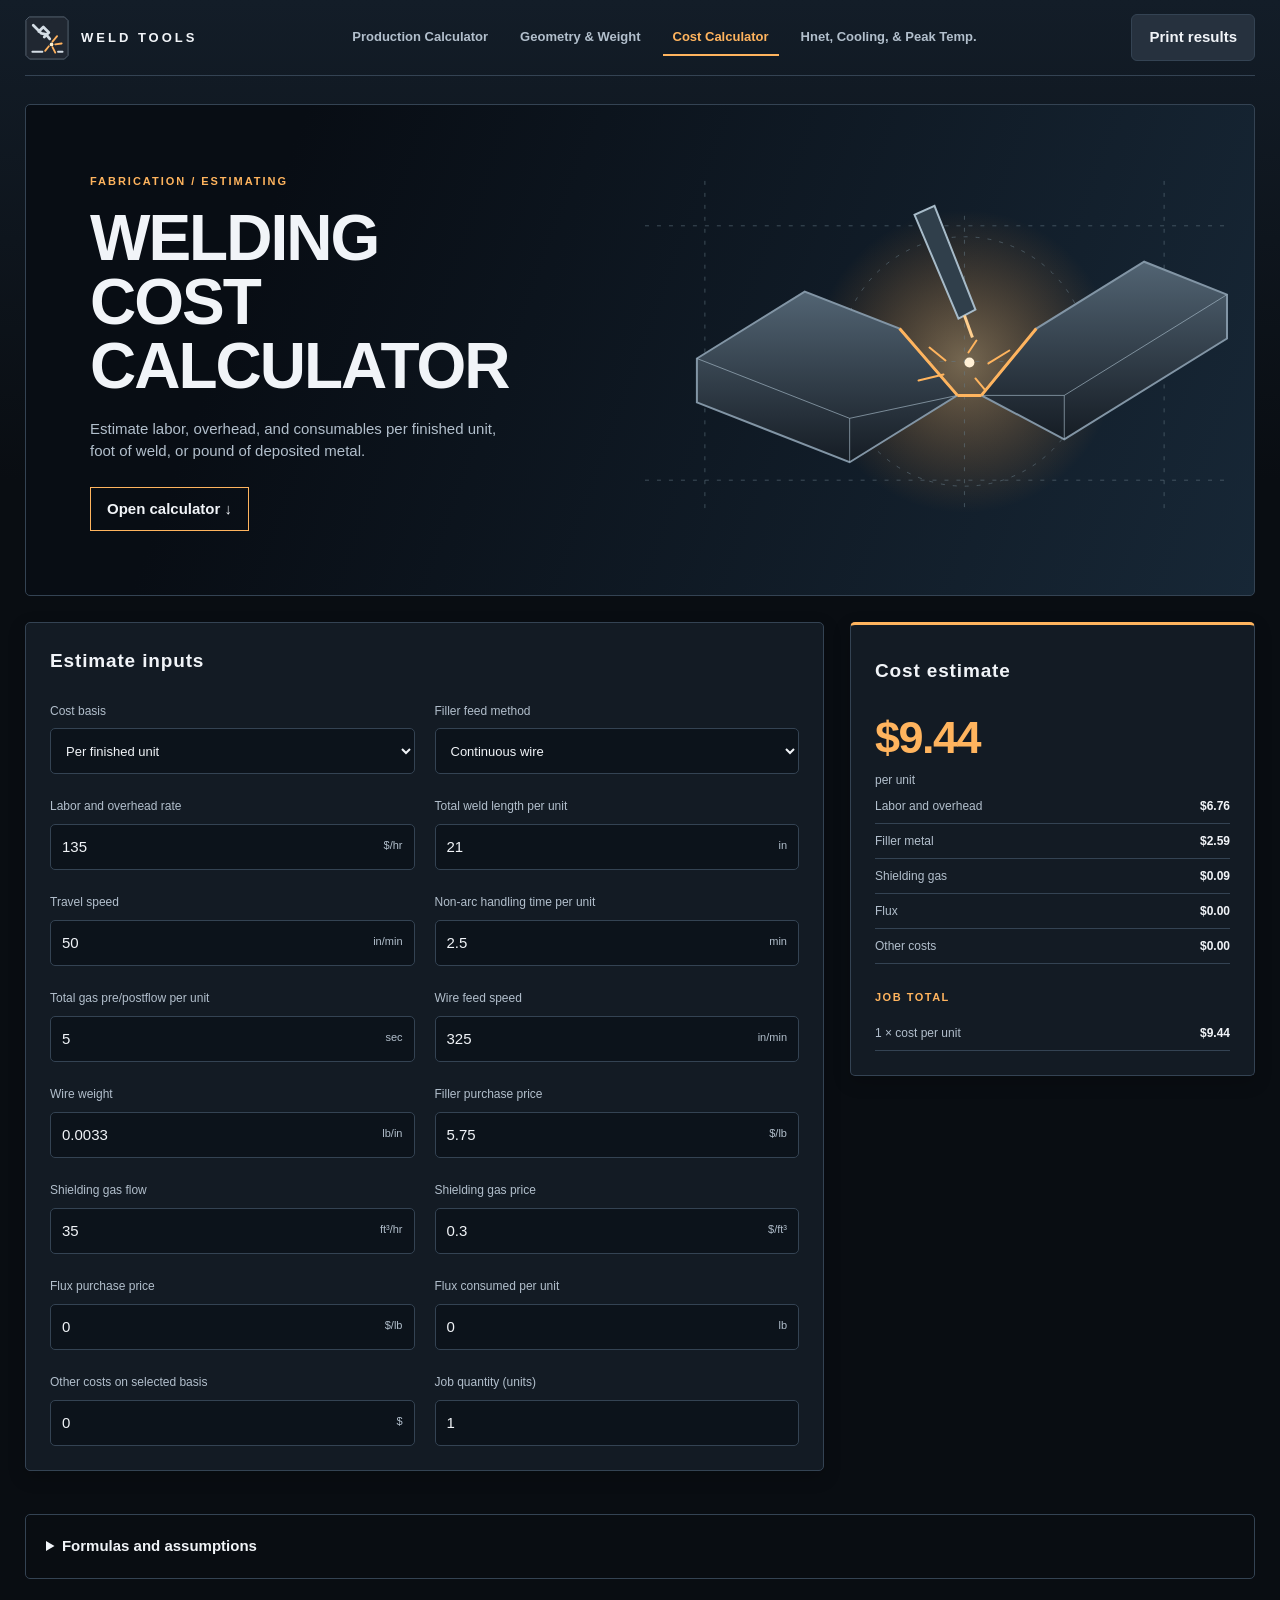
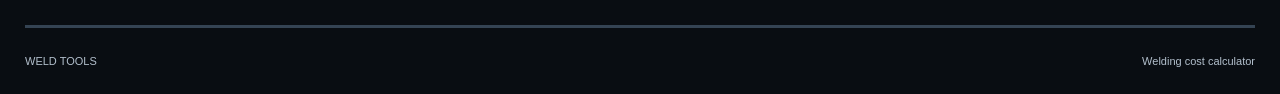
==== cost.html @ a9ea5b0c "Add welding cost and thermal calculators and refresh app design" ====
<!doctype html>
<html lang="en"><head><meta charset="utf-8"><meta name="viewport" content="width=device-width,initial-scale=1"><title>Weld Tools | Cost Calculator</title><link rel="stylesheet" href="style.css"></head>
<body><header><div class="brand"><img src="weld-mark.svg" alt="" width="44" height="44"><span>WELD TOOLS</span></div><nav><a href="index.html">Production Calculator</a><a href="geometry.html">Geometry &amp; Weight</a><a href="cost.html" aria-current="page">Cost Calculator</a><a href="heat.html">Hnet, Cooling, &amp; Peak Temp.</a></nav><button id="printCost">Print results</button></header>
<main><div class="intro"><span class="eyebrow">FABRICATION / ESTIMATING</span><h1>Welding cost calculator</h1><p>Estimate labor, overhead, and consumables per finished unit, foot of weld, or pound of deposited metal.</p><a class="calculator-jump" href="#costInputs">Open calculator ↓</a></div>
<div class="layout"><form id="costInputs" novalidate></form><aside><div class="summary"><h2>Cost estimate</h2><div id="costError" role="alert"></div><div id="costResults" aria-live="polite"></div></div></aside></div>
<details><summary>Formulas and assumptions</summary><div class="methods">
<p><strong>Per unit.</strong> Arc minutes = weld length ÷ travel speed. Labor and overhead use arc time + non-arc handling time + gas pre/postflow time. Wire consumed = feed speed × arc minutes × wire weight per inch. For SMAW, purchased electrode = melt-off rate × arc minutes × weight per electrode ÷ usable electrode fraction. Multiply purchased filler weight by price per pound. Gas uses arc and pre/postflow time. Flux uses the entered pounds consumed per unit.</p>
<p><strong>Per foot.</strong> Arc minutes per foot = 12 ÷ travel speed. Labor and overhead use arc minutes ÷ operator factor. Wire, stick, and gas costs use arc minutes per foot. Flux cost uses weld weight per foot × flux ratio × flux price.</p>
<p><strong>Per pound deposited.</strong> Labor and overhead = hourly rate ÷ (deposition rate × operator factor). Filler cost = filler price ÷ process efficiency. Gas cost = flow × gas price ÷ deposition rate. Flux cost = flux ratio × flux price.</p>
<p>Operator factor, process efficiency, and usable electrode percentage are entered as percentages. Gas price is per cubic foot. Flux ratio is pounds of flux consumed per pound deposited. Set unused consumables to zero. Other costs can include additional consumables or base material on the selected cost basis.</p>
</div></details></main><footer>WELD TOOLS <span>Welding cost calculator</span></footer><script src="cost.js"></script></body></html>
---- style.css ----
:root{color-scheme:dark;--bg:#101719;--panel:#192225;--line:#344043;--text:#edf1ec;--muted:#a2b1b0;--accent:#d9f178}*{box-sizing:border-box}body{margin:0;background:var(--bg);color:var(--text);font:15px/1.5 'Segoe UI',Arial,sans-serif}header,main,footer{max-width:1250px;margin:auto}header{height:85px;display:flex;align-items:center;justify-content:space-between;border-bottom:1px solid var(--line)}.brand{font-size:25px;font-weight:850;color:var(--accent)}.brand span{margin-left:18px;font-size:13px;letter-spacing:3px;color:var(--text)}button{background:transparent;border:1px solid var(--line);border-radius:6px;color:var(--text);padding:11px 17px;cursor:pointer}button:hover{border-color:var(--accent);color:var(--accent)}main{padding:46px 0}.eyebrow{font-size:11px;letter-spacing:2px;font-weight:700;color:var(--accent)}h1{font-size:clamp(32px,4vw,53px);line-height:1.12;letter-spacing:-2px;margin:14px 0 20px}.intro p,.note{color:var(--muted)}.toolbar{display:flex;align-items:end;gap:12px;margin:35px 0 25px}.toolbar label{max-width:350px;flex:1}.toolbar input{margin-top:6px}.toolbar span{font-size:12px;color:var(--accent)}.layout{display:grid;grid-template-columns:minmax(0,1fr) 405px;gap:26px;align-items:start}section,.summary{background:var(--panel);border:1px solid var(--line);border-radius:10px;padding:24px;margin-bottom:18px}h2{font-size:19px;margin:0 0 23px}h2>span{color:var(--accent);font-size:12px;margin-right:14px}.fields{display:grid;grid-template-columns:1fr 1fr;gap:20px}label>span,.toolbar label{font-size:12px;color:var(--muted)}input,select{font:inherit;color:var(--text);background:#10191c;border:1px solid var(--line);border-radius:5px;padding:11px;width:100%;min-width:0}select{margin-top:7px;height:46px;font-size:13px}input:focus,select:focus{outline:2px solid var(--accent);outline-offset:1px}.input-wrap{position:relative;margin-top:7px}.input-wrap input{padding-right:75px}.input-wrap small{position:absolute;right:12px;top:13px;color:var(--muted);font-size:11px;pointer-events:none}[hidden]{display:none!important}.summary{border-top:3px solid var(--accent)}.summary h2{margin:8px 0 18px;overflow-wrap:anywhere}.hero-value{font-size:45px;font-weight:650;letter-spacing:-1.5px;color:var(--accent)}.hero-value span{display:block;font-size:12px;color:var(--muted);font-weight:400;letter-spacing:0}.batch{padding:18px 0;border-bottom:1px solid var(--line);font-size:19px}.batch span{font-size:12px;color:var(--muted);margin-left:5px}h3{font-size:11px;text-transform:uppercase;letter-spacing:1.5px;color:var(--accent);margin:25px 0 10px}.result-row{display:flex;justify-content:space-between;gap:15px;padding:8px 0;font-size:12px;border-bottom:1px solid #283437}.result-row span{color:var(--muted)}.result-row strong{text-align:right;font-weight:600;white-space:nowrap}.note{font-size:12px}#error:not(:empty){background:#542f29;color:#ffcec1;border-radius:5px;padding:14px}details{border:1px solid var(--line);border-radius:8px;margin-top:25px;padding:20px}summary{cursor:pointer;font-weight:600}.methods{color:var(--muted);max-width:950px;font-size:13px}.methods strong{color:var(--text)}a{color:var(--accent)}footer{display:flex;justify-content:space-between;color:var(--muted);font-size:11px;padding:25px 0;border-top:1px solid var(--line)}@media(max-width:1300px){header,main,footer{margin-left:25px;margin-right:25px}}@media(max-width:850px){.layout{grid-template-columns:1fr}.toolbar{flex-wrap:wrap}.toolbar label{flex-basis:100%;min-width:100%}.intro p br{display:none}}@media(max-width:450px){.fields{grid-template-columns:1fr}section,.summary{padding:18px}footer{display:block}footer span{display:block;margin-top:8px}}@media print{ :root{color-scheme:light;--bg:white;--panel:white;--line:#bbb;--text:#111;--muted:#444;--accent:#274600}body{font-size:11px}header,main,footer{margin:0}header{height:45px}.intro,.toolbar,button,.note,details,footer{display:none}main{padding:15px 0}.layout{grid-template-columns:1fr 340px;gap:15px}section,.summary{padding:12px;break-inside:avoid}.fields{gap:8px}input,select{background:white;color:#111;padding:5px}.input-wrap input{padding-right:65px}.input-wrap small{top:7px}select{height:32px}h2{margin-bottom:10px}.hero-value{font-size:35px}.result-row{padding:6px 0}h3{margin-top:16px}}
nav{display:flex;gap:20px;font-size:13px}nav a{text-decoration:none;color:var(--muted)}nav a[aria-current]{color:var(--accent)}@media(max-width:650px){header{flex-wrap:wrap;height:auto;padding:18px 0;gap:15px}nav{order:3;width:100%}}@media print{nav{display:none}}

.density-buttons{display:flex;flex-wrap:wrap;gap:12px}.density-buttons button{flex:1;min-width:145px;text-align:left;font-weight:600;padding:15px 18px}.density-buttons small{display:block;color:var(--muted);font-size:12px;font-weight:400;margin-top:5px}.density-buttons button[aria-pressed="true"]{border-color:var(--accent);background:#26341f;color:var(--accent)}.density-selection{font-size:12px;color:var(--accent);margin-bottom:0}@media print{#densityReference{display:none}}

.independent-calculators{display:grid;grid-template-columns:repeat(2,minmax(0,1fr));gap:20px;align-items:start}.independent-calculators .fields{grid-template-columns:1fr}.calculator-result{border-top:1px solid var(--line);margin-top:24px;padding-top:10px;overflow-wrap:anywhere}.calculator-result .hero-value{font-size:34px}@media(max-width:1000px){.independent-calculators{grid-template-columns:1fr}}@media print{.independent-calculators{grid-template-columns:repeat(3,minmax(0,1fr))}}

.calculator-result + button{margin-top:18px}.calculator-result ~ button{margin-right:8px;margin-bottom:8px}

.heat-reference { overflow-x: auto; }
.heat-reference table { width: 100%; border-collapse: collapse; }
.heat-reference caption { text-align: left; padding: 0 0 10px; }
.heat-reference th, .heat-reference td { padding: 8px; border: 1px solid var(--line); }
.heat-reference th { color: var(--text); text-align: left; }
.heat-reference td { text-align: right; font-variant-numeric: tabular-nums; }

/* Shared welding shop theme */
@media screen {
  :root {
    --bg: #10151b;
    --panel: #1a222c;
    --line: #3c4856;
    --text: #f1f4f8;
    --muted: #b2bfcc;
    --accent: #ffb45e;
    --recess: #121921;
  }

  body {
    background-image: linear-gradient(180deg, #1c2530, transparent 420px);
  }

  header {
    gap: 18px;
    border-bottom: 2px solid var(--line);
  }

  .brand {
    display: flex;
    align-items: center;
    gap: 12px;
  }

  .brand img { width: 44px; height: 44px; }
  .brand span { margin-left: 0; white-space: nowrap; }
  nav { flex-wrap: wrap; gap: 5px 12px; }
  nav a { padding: 8px 10px; border-bottom: 2px solid transparent; }
  nav a:hover, nav a[aria-current] { border-color: var(--accent); color: var(--accent); }

  .intro {
    padding: clamp(24px, 5vw, 54px);
    margin-bottom: 26px;
    border: 1px solid var(--line);
    border-radius: 5px;
    background:
      radial-gradient(ellipse at 100% 100%, #ff9b4130, transparent 55%),
      repeating-linear-gradient(135deg, #ffffff06 0 1px, transparent 1px 12px),
      linear-gradient(110deg, #18202a, #2a3542);
    box-shadow: inset 4px 0 var(--accent);
  }

  .intro h1 { max-width: 820px; }
  .intro p { max-width: 680px; margin-bottom: 0; }
  .eyebrow { letter-spacing: .18em; }
  section, .summary, details { border-radius: 5px; }
  section, .summary { box-shadow: 0 6px 18px #0003; }
  .summary, .independent-calculators > section { border-top: 3px solid var(--accent); }
  input, select { background: var(--recess); }
  button { background: #26313e; font: inherit; font-weight: 600; }
  button:focus-visible, a:focus-visible, summary:focus-visible { outline: 2px solid var(--accent); outline-offset: 3px; }
  .hero-value, .result-row strong, .geometry-table td { font-variant-numeric: tabular-nums; }
  .result-row { border-color: var(--line); }
  .density-buttons button[aria-pressed="true"] { background: #ffb45e20; }
  #costError:not(:empty) { background: #542f29; color: #ffcec1; border-radius: 5px; padding: 14px; }
  footer { border-top: 3px solid var(--line); }
}

@media screen {
  :root { --bg: #090d12; --panel: #131b24; --line: #344353; --recess: #0c131b; }
  body { background-image: linear-gradient(180deg, #131d28, transparent 480px); }
  header { min-height: 76px; height: auto; padding-block: 12px; border-bottom-width: 1px; }
  nav a { font-weight: 650; }
  main { padding-top: 28px; }
  .intro {
    position: relative;
    isolation: isolate;
    overflow: hidden;
    padding: clamp(26px, 5vw, 64px);
    background: linear-gradient(110deg, #080d14 20%, #172736);
    box-shadow: none;
  }
  .intro::after {
    content: "";
    position: absolute;
    z-index: -1;
    inset: 0 0 0 48%;
    background: url("weld-joint.svg") center / contain no-repeat;
  }
  .intro h1 {
    max-width: 12ch;
    font-size: clamp(36px, 5vw, 68px);
    line-height: 1;
    text-transform: uppercase;
  }
  .intro p { max-width: min(49ch, 54%); }
  .calculator-jump {
    display: inline-block;
    margin-top: 24px;
    padding: 10px 16px;
    border: 1px solid var(--accent);
    color: var(--text);
    font-weight: 650;
    text-decoration: none;
  }
  .calculator-jump:hover { background: var(--accent); color: #090d12; }
  .layout > *, .independent-calculators > section { min-width: 0; }
  .summary { position: sticky; top: 16px; }
  .summary h2, section h2 { letter-spacing: .045em; }
  @media (max-width: 960px) {
    header { flex-wrap: wrap; }
    header nav { order: 3; width: 100%; }
    header > button { margin-left: auto; }
    .summary { position: static; }
  }
  @media (max-width: 650px) {
    header, main, footer { margin-inline: 14px; }
    .intro::after { inset: 0 0 0 30%; opacity: .26; }
    .intro p { max-width: 49ch; }
    nav a { padding-inline: 6px; }
  }
}
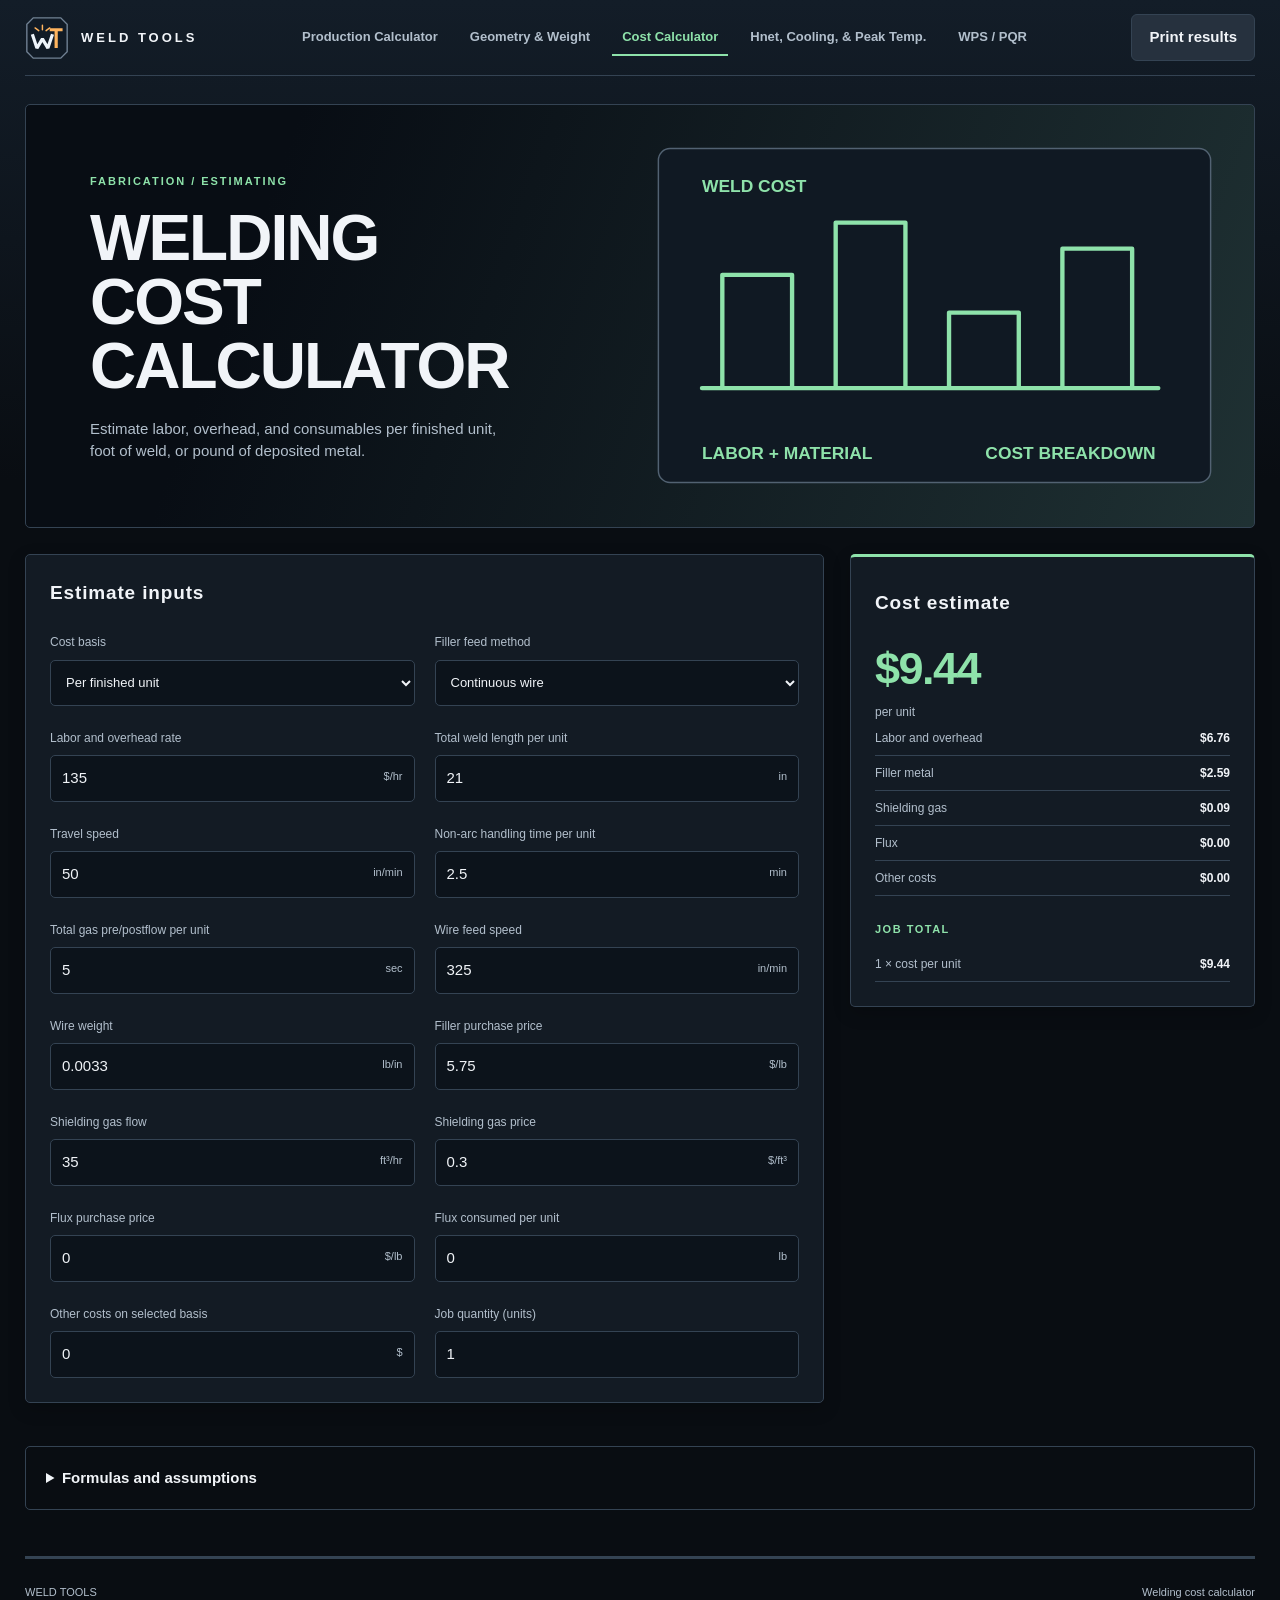
==== commit b36881d7: "Add editable WPS and PQR worksheets and refine calculator pages" ====
--- a/cost.html
+++ b/cost.html
@@ -1,7 +1,7 @@
 <!doctype html>
 <html lang="en"><head><meta charset="utf-8"><meta name="viewport" content="width=device-width,initial-scale=1"><title>Weld Tools | Cost Calculator</title><link rel="stylesheet" href="style.css"></head>
-<body><header><div class="brand"><img src="weld-mark.svg" alt="" width="44" height="44"><span>WELD TOOLS</span></div><nav><a href="index.html">Production Calculator</a><a href="geometry.html">Geometry &amp; Weight</a><a href="cost.html" aria-current="page">Cost Calculator</a><a href="heat.html">Hnet, Cooling, &amp; Peak Temp.</a></nav><button id="printCost">Print results</button></header>
-<main><div class="intro"><span class="eyebrow">FABRICATION / ESTIMATING</span><h1>Welding cost calculator</h1><p>Estimate labor, overhead, and consumables per finished unit, foot of weld, or pound of deposited metal.</p><a class="calculator-jump" href="#costInputs">Open calculator ↓</a></div>
+<body class="theme-cost"><header><div class="brand"><img src="weld-mark.svg" alt="" width="44" height="44"><span>WELD TOOLS</span></div><nav><a href="index.html">Production Calculator</a><a href="geometry.html">Geometry &amp; Weight</a><a href="cost.html" aria-current="page">Cost Calculator</a><a href="heat.html">Hnet, Cooling, &amp; Peak Temp.</a><a href="wps.html">WPS / PQR</a></nav><button id="printCost">Print results</button></header>
+<main><div class="intro"><span class="eyebrow">FABRICATION / ESTIMATING</span><h1>Welding cost calculator</h1><p>Estimate labor, overhead, and consumables per finished unit, foot of weld, or pound of deposited metal.</p></div>
 <div class="layout"><form id="costInputs" novalidate></form><aside><div class="summary"><h2>Cost estimate</h2><div id="costError" role="alert"></div><div id="costResults" aria-live="polite"></div></div></aside></div>
 <details><summary>Formulas and assumptions</summary><div class="methods">
 <p><strong>Per unit.</strong> Arc minutes = weld length ÷ travel speed. Labor and overhead use arc time + non-arc handling time + gas pre/postflow time. Wire consumed = feed speed × arc minutes × wire weight per inch. For SMAW, purchased electrode = melt-off rate × arc minutes × weight per electrode ÷ usable electrode fraction. Multiply purchased filler weight by price per pound. Gas uses arc and pre/postflow time. Flux uses the entered pounds consumed per unit.</p>
--- a/style.css
+++ b/style.css
@@ -129,3 +129,18 @@
     nav a { padding-inline: 6px; }
   }
 }
+
+@media screen {
+  .theme-production { --accent: #74d9ef; }
+  .theme-production .intro::after { background-image: url("graphic-production.svg"); }
+  .theme-geometry { --accent: #ffc07b; }
+  .theme-geometry .intro::after { background-image: url("graphic-geometry.svg"); }
+  .theme-cost { --accent: #8ee2aa; }
+  .theme-cost .intro::after { background-image: url("graphic-cost.svg"); }
+  .theme-heat { --accent: #fda3a7; }
+  .theme-heat .intro::after { background-image: url("graphic-heat.svg"); }
+  .theme-wps { --accent: #c6b2ff; }
+  .intro { background: linear-gradient(110deg, #080d14 20%, color-mix(in srgb, var(--accent) 12%, #101923)); }
+}
+.heat-reference input { min-width: 85px; padding: 6px; text-align: right; }
+.heat-reference input[aria-invalid="true"] { border-color: #ff7373; }
